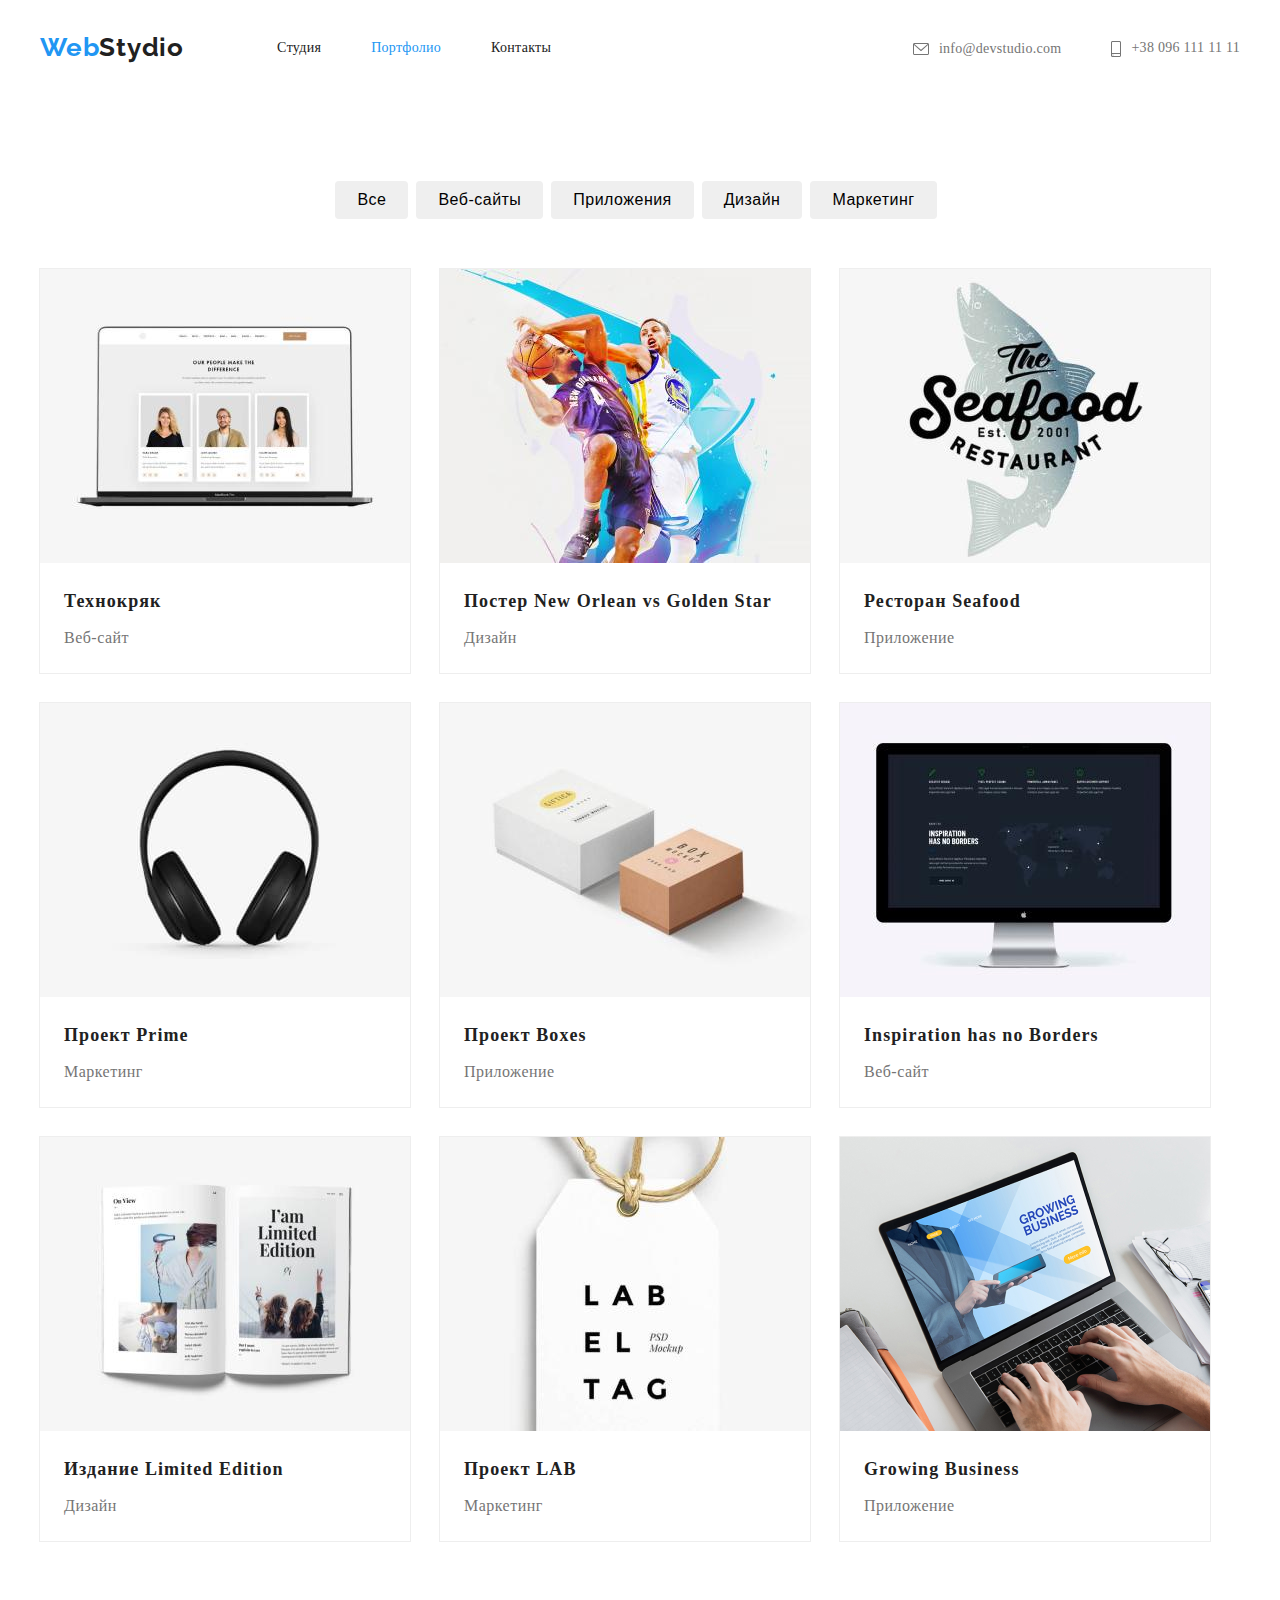
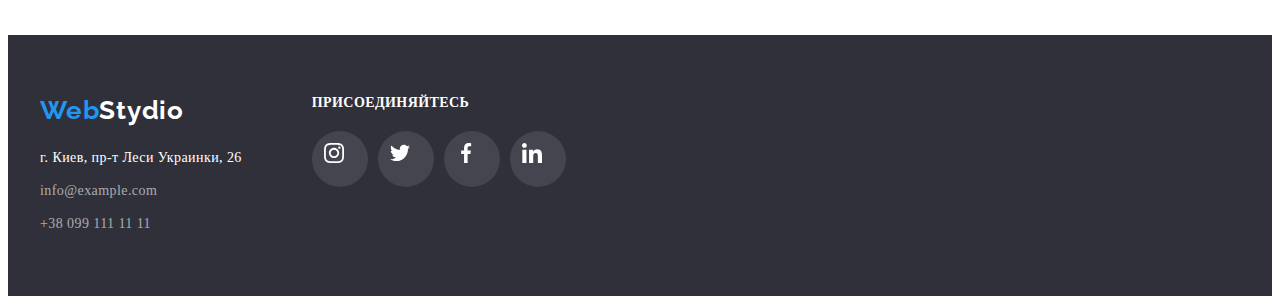
==== parfolio.html @ 33e23ab8 "dz5" ====
<!DOCTYPE html>
<html lang="ru">
<head>
    <meta charset="UTF-8">
    <meta http-equiv="X-UA-Compatible" content="IE=edge">
    <meta name="viewport" content="width=device-width, initial-scale=1.0">
    <title>Portfolio</title>
    <link rel="preconnect" href="https://fonts.googleapis.com">
    <link rel="preconnect" href="https://fonts.gstatic.com" crossorigin>
    <link href="https://fonts.googleapis.com/css2?family=Raleway:wght@700&family=Roboto:wght@400;500;700;900&display=swap"
        rel="stylesheet">
    <link rel="stylesheet" href="https://cdnjs.cloudflare.com/ajax/libs/modern-normalize/1.1.0/modern-normalize.min.css"
        integrity="sha512-wpPYUAdjBVSE4KJnH1VR1HeZfpl1ub8YT/NKx4PuQ5NmX2tKuGu6U/JRp5y+Y8XG2tV+wKQpNHVUX03MfMFn9Q=="
        crossorigin="anonymous" referrerpolicy="no-referrer" />
    <link rel="stylesheet" href="./css/styles.css"/>
</head>
<body>
    <header>
        <div class="container">
        <div class="header">
        <nav class="navigation">
        <a class="logo-link-header" href=""><span class="web">Web</span>Stydio</a>
        <ul class="nav-list list">
            <li class="nav-list-item">
                <a class="nav-list-link link" href="./index.html">Cтудия</a>
            </li>
            <li class="nav-list-item">
                <a class="nav-list-link current link" href="./parfolio.html">Портфолио</a>
            </li>
            <li class="nav-list-item">
                <a class="nav-list-link link" href="">Контакты</a>
            </li>
        </ul>
        </nav>
            <ul class="contact-information list">
                <li class="contact-information-item">
                    <a class="contact-mail-header link" href="mailto:info@devstudio.com">info@devstudio.com</a>
                </li>
                <li class="contact-information-item">
                    <a class="contact-number-header link" href="tel:+380961111111">+38 096 111 11 11</a>
                </li>
            </ul>
        </div>
        </div>
    </header>
    <main>
        <section class="portfolio-hero">
    <div class="container">
            <h1 class="visually-hidden">Наши проекты</h1>
        <ul class="portfolio-btn-list list">
            <li><button class="portfolio-btn-item" type="button">Все</button></li>
            <li><button class="portfolio-btn-item" type="button">Веб-сайты</button></li>
            <li><button class="portfolio-btn-item" type="button">Приложения</button></li>
            <li><button class="portfolio-btn-item" type="button">Дизайн</button></li>
            <li><button class="portfolio-btn-item" type="button">Маркетинг</button></li>
        </ul>
        <ul class="portfolio-projects-list">
             <li class="portfolio-projects-item list">
                <div class="thumb">
                    <div class="image">
                        <img src="./images/tehnokrjak.jpg" alt="Технокряк" width="370" height="294">    
                    </div>
                </div>
                    <h3 class="portfolio-name-projects">Технокряк</h3>   
                    <p class="portfolio-type-projects">Веб-сайт</p>    
            </li>
            <li class="portfolio-projects-item list">
                <div class="thumb">
                    <div class="image">
                        <img src="./images/poster-new-orlean-vs-golden-star.jpg" alt="Постер New Orlean vs Golden Star" width="370" height="294">
                    </div>
                </div>
                    <h3 class="portfolio-name-projects">Постер New Orlean vs Golden Star</h3>
                    <p class="portfolio-type-projects">Дизайн</p>
            </li>
            <li class="portfolio-projects-item list">
                <div class="thumb">
                    <div class="image">
                        <img src="./images/restoran-seafood.jpg" alt="Ресторан Seafood" width="370" height="294">
                    </div>
                </div>
                <h3 class="portfolio-name-projects">Ресторан Seafood</h3>
                <p class="portfolio-type-projects">Приложение</p>
            </li>
            <li class="portfolio-projects-item list">
                <div class="thumb">
                    <div class="image">
                        <img src="./images/proekt-prime.jpg" alt="Проект Prime" width="370" height="294">
                    </div>
                </div>
                <h3 class="portfolio-name-projects">Проект Prime</h3>
                <p class="portfolio-type-projects">Маркетинг</p>
            </li>
            <li class="portfolio-projects-item list">
                <div class="thumb">
                    <div class="image">
                        <img src="./images/proekt-boxes.jpg" alt="Проект Boxes" width="370" height="294">
                    </div>
                </div>
                <h3 class="portfolio-name-projects">Проект Boxes</h3>
                <p class="portfolio-type-projects">Приложение</p>
            </li>
            <li class="portfolio-projects-item list">
                <div class="thumb">
                    <div class="image">
                        <img src="./images/inspiration-has-no-borders.jpg" alt="Inspiration has no Borders" width="370" height="294">
                    </div>
                </div>
                <h3 class="portfolio-name-projects">Inspiration has no Borders</h3>
                <p class="portfolio-type-projects">Веб-сайт</p>
            </li>
            <li class="portfolio-projects-item list">
                <div class="thumb">
                    <div class="image">
                        <img src="./images/izdanie-limited-edition.jpg" alt="Издание Limited Edition" width="370" height="294">
                    </div>
                </div>
                <h3 class="portfolio-name-projects">Издание Limited Edition</h3>
                <p class="portfolio-type-projects">Дизайн</p>
            </li>
            <li class="portfolio-projects-item list">
                <div class="thumb">
                    <div class="image">
                        <img src="./images/proekt-lab.jpg" alt="Проект LAB" width="370" height="294">
                    </div>
                </div>
                <h3 class="portfolio-name-projects">Проект LAB</h3>
                <p class="portfolio-type-projects">Маркетинг</p>
            </li>
            <li class="portfolio-projects-item list">
                <div class="thumb">
                    <div class="image">
                        <img src="./images/growing-business.jpg" alt="Growing Business" width="370" height="294">
                    </div>
                </div>
                <h3 class="portfolio-name-projects">Growing Business</h3>
                <p class="portfolio-type-projects">Приложение</p>
            </li>
        </ul>
    </div>
    </section>
    </main>
    <footer class="footer">
        <div class="container">
            <div class="footer-container">
                <div class="left">
                    <a class="logo-link-footer" href=""><span class="web">Web</span>Stydio</a>
                    <address>
                        <ul class="address-list list">
                            <li class="address-list-item">
                                <a 
                                class="point-map link"
                                href="https://goo.gl/maps/nuu3AL4f5tX6AC7Y9"
                                target="_blank"
                                rel="noopener noreferrer">г. Киев, пр-т Леси Украинки, 26
                                </a>
                            </li>
                            <li class="address-list-item">
                                <a class="contact-mail-footer link" href="mailto:info@example.com">info@example.com</a>
                            </li>
                            <li class="address-list-item">
                                <a class="contact-number-footer link" href="tel:+380991111111">+38 099 111 11 11</a>
                            </li>
                        </ul>
                    </address>
                </div>
                <div class="right">
                    <div class="footer-social-links">
                        <p class="footer-inscription">Присоединяйтесь</p>
                        <ul class="footer-social-link">
                            <a class="footer-social-link-item" href="">
                                <svg class="footer-links" width="20" height="20">
                                    <use href="./images/symbol-defs.svg#icon-instagram"></use>
                                </svg>
                            </a>
                            <a class="footer-social-link-item" href="">
                                <svg class="footer-links" width="20" height="20">
                                    <use href="./images/symbol-defs.svg#icon-twitter"></use>
                                </svg>
                            </a>
                            <a class="footer-social-link-item" href="">
                                <svg class="footer-links" width="20" height="20">
                                    <use href="./images/symbol-defs.svg#icon-facebook"></use>
                                </svg>
                            </a>
                            <a class="footer-social-link-item" href="">
                                <svg class="footer-links" width="20" height="20">
                                    <use href="./images/symbol-defs.svg#icon-linkedin"></use>
                                </svg>
                            </a>
                        </ul>
                    </div>
                </div>
            </div>
        </div>
    </footer>
    </body>
    </html>
---- css/styles.css ----
/* -----------------RESETS----------------- */
h1,
h2,
h3,
h4,
p {
  margin-top: 0;
  margin-bottom: 0;
}

ul,
ol {
  margin-top: 0;
  margin-bottom: 0;
  padding-left: 0;
}

img {
  display: block;
}

address {
  font-style: normal;
}

.list {
  list-style: none;
}

.link {
  text-decoration: none;
}

:root {
  --dark-text-color: #212121;
  --light-text-color: #757575;
  --wight-text-color: #fff;
  --focus-color: #2196f3;
  --dark-background-color: #2f303a;
  --light-background-color: #F5F4FA;
  --footer-contacts-color: rgba(255, 255, 255, 0.6);
}

.body {
  font-family: 'Roboto';
}

/* -----------------HEADER----------------- */

.container {
  width: 1200px;
  margin-left: auto;
  margin-right: auto;
  padding-left: 15px;
  padding-right: 15px;
  /* outline: 1px solid crimson; */
}

.header {
  display: flex;
  align-items: center;
}

.navigation {
  display: flex;
  align-items: center;
}

.nav-list {
  display: flex;
  align-items: center;
}

.contact-information {
  display: flex;
  align-items: center;
  margin-left: auto;
  /* outline: 2px solid tomato; */
}

.logo-link-header {
  margin-right: 93px;
  font-family: Raleway;
  font-weight: 700;
  font-size: 26px;
  line-height: 1.19;
  letter-spacing: 0.03em;
  text-decoration-line: none;
  padding-top: 24px;
  padding-bottom: 24px;
  color: var(--dark-text-color);
}

.web {
  color: var(--focus-color);
}

.nav-list-link {
  font-weight: 500;
  font-size: 14px;
  line-height: 1.14;
  letter-spacing: 0.02em;
  padding-top: 32px;
  padding-bottom: 32px;
  color: var(--dark-text-color);
}

.nav-list-link:hover,
.nav-list-link:focus,
.nav-list-link:active {
  color: var(--focus-color);
}

.nav-list-link.current {
  color: var(--focus-color)
}

.nav-list-item:not(:last-child) {
  margin-right: 50px;
}

.contact-information-item {
  /* outline: 2px solid teal; */
}

.contact-information-item:not(:last-child) {
  margin-right: 50px;
}

.contact-mail-header {
  font-weight: 500;
  font-size: 14px;
  line-height: 1.14;
  letter-spacing: 0.02em;
  padding-top: 32px;
  padding-bottom: 32px;
  vertical-align: middle;
  color: var(--light-text-color);
}

.contact-mail-header::before {
  display: inline-block;
  content: "";
  width: 16px;
  height: 12px;
  margin-right: 10px;
  background-size: contain;
  background-repeat: no-repeat;
  vertical-align: middle;
  background-position: center;
  background-image: url(../images/email.svg);
}

.contact-mail-header:hover,
.contact-mail-header:focus {
  color: var(--focus-color);
}

.contact-mail-header:hover::before,
.contact-mail-header:focus::before {
  background-image: url(../images/email-hover.svg);
}

.contact-number-header {
  font-weight: 500;
  font-size: 14px;
  line-height: 1.14;
  letter-spacing: 0.02em;
  padding-top: 32px;
  padding-bottom: 32px;
  vertical-align: middle;
  color: var(--light-text-color);
}

.contact-number-header::before {
  display: inline-block;
  content: "";
  width: 10px;
  height: 16px;
  margin-right: 10px;
  background-size: contain;
  background-repeat: no-repeat;
  background-position: center;
  vertical-align: middle;
  background-image: url(../images/tel.svg);
}

.contact-number-header:hover,
.contact-number-header:focus {
  color: var(--focus-color);
}

.contact-number-header:hover::before,
.contact-number-header:focus::before {
  background-image: url(../images/tel-hover.svg);
}

/* -----------------HERO----------------- */

.hero {
  max-width: 1600px;
  text-align: center;
  height: 600px;
  margin-left: auto;
  margin-right: auto;
  padding-top: 200px;
  padding-bottom: 200px;
  background-color: var(--dark-background-color);
  background-image: linear-gradient(
    to right, 
    rgba(47, 48, 58, 0.4),
    rgba(47, 48, 58, 0.4)
    ),
  url(../images/shapka-fon.jpg);
  background-repeat: no-repeat;
  background-position: center;
  background-size: cover;
}

.main-title {
  font-weight: 900;
  font-size: 44px;
  line-height: 1.36;
  letter-spacing: 0.06em;
  text-transform: uppercase;
  margin-bottom: 30px;
  text-align: center;
  color: var(--wight-text-color);
  /* outline: 2px solid crimson; */
}

.hero-title {
  width: 696px;
}

.hero-btn {
  font-weight: 700;
  font-size: 16px;
  line-height: 1.88;
  letter-spacing: 0.06em;
  padding-top: 10px;
  padding-bottom: 10px;
  padding-left: 32px;
  padding-right: 32px;
  cursor: pointer;
  border: none;
  border-radius: 4px;
  color: var(--wight-text-color);
  background-color: var(--focus-color);
}

.hero-btn:hover,
.hero-btn:focus {
  background-color: var(--focus-color);
  box-shadow: 0px 4px 4px rgba(0, 0, 0, 0.15);
}

/* -----------------HERO-BENEFITS----------------- */

.hero-benefits {
  padding-top: 94px;
  padding-bottom: 94px;
}

.benefits-list {
  display: flex;
  /* outline: 1px solid tomato; */
}

.benefits-item:not(:last-child) {
margin-right: 30px;
}

.benefits-item::before {
  display: block;
  content: "";
  width: 270px;
  height: 120px;
  margin-bottom: 30px;
  background-color: #F5F4FA;
  background-repeat: no-repeat;
  background-position: center;
}

.antena::before {
  background-image: url(../images/antena.svg);
}

.clock::before {
  background-image: url(../images/clock.svg);
}

.diagram::before {
  background-image: url(../images/diagram.svg);
}

.astronaut::before {
  background-image: url(../images/astronaut.svg);
}

.wrapper {
  display: flex;
  padding: 0;
  margin: 0;
  list-style: none;
  width: 270px;
  height: 120px;
  margin-bottom: 30px;
  padding-top: 25px;
  padding-bottom: 25px;
  background-color: #F5F4FA;
  /* outline: 1px solid tomato; */
}

.benefits-item {
  /* outline: 1px solid tomato; */
}

.benefits {
  font-weight: 700;
  margin-bottom: 10px;
  font-size: 14px;
  line-height: 1.14;
  letter-spacing: 0.03em;
  text-transform: uppercase;
  color: var(--dark-text-color);
}

.description-benefits {
  font-weight: 400;
  font-size: 14px;
  line-height: 1.71;
  letter-spacing: 0.03em;
  width: 270px;
  height: 75px;
  color: var(--light-text-color);
}

/* -----------------DIRECTION-ACTIVITY----------------- */

.direction-activity {
  padding-bottom: 94px;
}

.direction-activity-header {
  font-weight: 700;
  font-size: 36px;
  line-height: 1.17;
  letter-spacing: 0.03em;
  text-align: center;
  color: var(--dark-text-color);
  margin-bottom: 50px;
}

.direction-activity-list {
  display: flex;
}

.direction-activity-item:not(:last-child) {
  margin-right: 30px;
}

/* .direction-activity-thumb {
  width: 100%;
  height: 80%;
  z-index: 1;
} */

.direction-activity-image {
  position: relative;
}

.direction-activity-image::before {
  display: inline-block;
  content: "";
  color: yellow;
  text-align: center;
  position: absolute;
  width: 100%;
  height: 20%;
  bottom: 0;
  right: 0;
  background-color: rgba(47, 48, 58, 0.8);
}

.direction-activity-description {
  font-weight: 700;
  font-size: 14px;
  line-height: 1.14;
  letter-spacing: 0.03em;
  text-transform: uppercase;
  color: var(--wight-text-color);
  position: absolute;
  /* display: flex; */
  transform: translate(50%, 50%);
  z-index: 1;
  outline: 2px solid teal;
}

/* -----------------TEAM----------------- */

.team {
  padding-top: 94px;
  padding-bottom: 94px;
  background-color: var(--light-background-color);
  /* outline: 2px solid teal; */
}

.team-member-information {
  padding-left: 32px;
  padding-right: 32px;
  padding-top: 30px;
  padding-bottom: 30px;
}

.team-list {
  display: flex;
  /* outline: 2px solid teal; */
}

.team-list-item {
  background-color: #fff;
  text-align: center;
  box-shadow: 0px 1px 3px rgba(0, 0, 0, 0.12),
  0px 1px 1px rgba(0, 0, 0, 0.14),
  0px 2px 1px rgba(0, 0, 0, 0.2);
  border-radius: 0px 0px 4px 4px;
  /* outline: 2px solid teal; */
}

.team-list-item:not(:last-child) {
  margin-right: 30px;
}

.team-header {
  font-weight: bold;
  font-size: 36px;
  line-height: 1.17;
  letter-spacing: 0.03em;
  text-align: center;
  margin-bottom: 50px;
  color: var(--dark-text-color);
}

.team-member {
  font-weight: 500;
  font-size: 16px;
  line-height: 1.19;
  letter-spacing: 0.03em;
  margin-bottom: 10px;
  color: var(--dark-text-color);
}

.team-position {
  font-weight: 400;
  font-size: 16px;
  line-height: 1.19;
  letter-spacing: 0.03em;
  margin-bottom: 10px;
  color: var(--light-text-color);
}

.social-link {
  display: flex;
  padding: 0;
  margin: 0;
  list-style: none;
  justify-content: space-between;
}

.social-link-item:hover {
  background-color: var(--focus-color);
  fill: var(--wight-text-color);
}

.social-link-item {
  display: inline-block;
  padding: 0;
  border: none;
  padding-top: 12px;
  /* color: var(--dark-text-color); */
  width: 44px;
  height: 44px;
  border-radius: 50%;
  fill: #AFB1B8;
  /* outline: 2px solid teal; */
}

.social-link-item:not(:last-child) {
  margin-right: 10px;
}

/* -----------------CLIENTS----------------- */

.clients {
  padding-top: 94px;
  padding-bottom: 94px;
  /* background-color: var(--light-background-color); */
  /* outline: 2px solid teal; */
}

.clients-list {
  display: flex;
  justify-content: space-between;
  /* outline: 2px solid teal; */
}

.clients-list-item {
  width: 170px;
  height: 92px;
  border-radius: 4px;
  padding-top: 16px;
  padding-bottom: 16px;
  padding-left: 32px;
  padding-right: 32px;
  border: 1px solid #AFB1B8;
  cursor: pointer;
  fill: #AFB1B8;
  /* outline: 2px solid tomato; */
}

.clients-list-item:hover {
  fill: var(--focus-color);
  border: 1px solid var(--focus-color);
}

/* .clients-list-item:not(:last-child) {
  margin-right: 30px;
} */

.clients-header {
  font-weight: bold;
  font-size: 36px;
  line-height: 1.17;
  letter-spacing: 0.03em;
  text-align: center;
  margin-bottom: 50px;
  color: var(--dark-text-color);
}

/* .client-logo {
  width: 106px;
  height: 60px;
} */

/* .client-logo:hover {
  fill: var(--focus-color);
} */

/* -----------------FOOTER----------------- */


.logo-link-footer {
  font-family: Raleway;
  font-weight: 700;
  font-size: 26px;
  line-height: 1.19;
  letter-spacing: 0.03em;
  text-decoration-line: none;
  color: var(--wight-text-color);
}

.footer {
  padding-top: 60px;
  padding-bottom: 60px;
  background-color: var(--dark-background-color);
}

.address-list {
  margin-top: 20px;
}

.address-list-item:not(:last-child) {
  margin-bottom: 9px;
}

.point-map {
  font-weight: 400;
  font-size: 14px;
  line-height: 1.71;
  letter-spacing: 0.03em;
  color: var(--wight-text-color);
}

.point-map:hover,
.point-map:focus {
  color: var(--focus-color);
}

.contact-mail-footer {
  font-weight: 400;
  font-size: 14px;
  line-height: 1.71;
  letter-spacing: 0.03em;
  color: var(--footer-contacts-color);
}

.contact-mail-footer:hover,
.contact-mail-footer:focus {
  color: var(--focus-color);
}

.contact-number-footer {
  font-style: normal;
  font-weight: 400;
  font-size: 14px;
  line-height: 1.71;
  letter-spacing: 0.03em;
  color: var(--footer-contacts-color);
}

.contact-number-footer:hover,
.contact-number-footer:focus {
  color: var(--focus-color);
}

.footer-container {
  display: flex;
}

.footer-social-link {
  display: flex;
  padding: 0;
  margin: 0;
  /* outline: 1px solid teal; */
}

.footer-social-link-item {
  padding: 0;
  border: none;
  padding-top: 12px;
  padding-left: 12px;
  color: var(--dark-text-color);
  width: 44px;
  height: 44px;
  border-radius: 50%;
  background-color: rgba(255, 255, 255, 0.1);
  /* outline: 2px solid teal; */
  fill: var(--wight-text-color);
}

.footer-links {
  /* width: 20px;
  height: 20px; */
  /* outline: 2px solid teal; */
}

/* .footer-links:hover {
  fill: var(--wight-text-color)
} */

.footer-social-link-item:hover {
  background-color: var(--focus-color);
  fill: var(--wight-text-color);
}

.footer-social-link-item:not(:last-child) {
  margin-right: 10px;
}

.left {
  margin-right: 70px;
}

.footer-inscription {
  font-weight: 700;
  font-size: 14px;
  line-height: 1.14;
  letter-spacing: 0.03em;
  margin-bottom: 20px;
  text-transform: uppercase;
  color: var(--wight-text-color);
}

/* -----------------PORTFOLIO-HEADER----------------- */

/* -----------------PARTFOLIO-HERO----------------- */

.portfolio-hero {
  padding-top: 94px;
  padding-bottom: 94px;
}

.visually-hidden {
  position: absolute;
  width: 1px;
  height: 1px;
  margin: -1px;
  padding: 0;
  overflow: hidden;
  border: 0;
  clip: rect(0 0 0 0);
}

.portfolio-btn-list {
  display: flex;
  justify-content: center;
  margin-bottom: 50px;
}

.portfolio-btn-item {
  cursor: pointer;
  margin-right: 8px;
}

.portfolio-btn-item {
  font-weight: 500;
  font-size: 16px;
  line-height: 1.62;
  letter-spacing: 0.03em;
  border: none;
  border-radius: 4px;
  padding-top: 6px;
  padding-bottom: 6px;
  padding-left: 22px;
  padding-right: 22px;
}

.portfolio-btn-item:hover,
.portfolio-btn-item:focus {
  background-color: var(--focus-color);
  color: var(--wight-text-color);
  box-shadow: 0px 3px 1px rgba(0, 0, 0, 0.1),
  0px 1px 2px rgba(0, 0, 0, 0.08),
  0px 2px 2px rgba(0, 0, 0, 0.12);
}

.portfolio-projects-item {
  outline: 1px solid #EEEEEE;
  cursor: pointer;
}

.portfolio-projects-item:hover {
  box-shadow: 0px 1px 1px rgba(0, 0, 0, 0.12),
  0px 4px 4px rgba(0, 0, 0, 0.06),
  1px 4px 6px rgba(0, 0, 0, 0.16);
}

.portfolio-projects-item:not(:nth-child(3n)) {
  margin-right: 30px;
}

.portfolio-projects-item:not(:nth-last-child(-n + 3)) {
  margin-bottom: 30px;
}

.thumb {
  position: relative;
  overflow: hidden;
}

.image::before {
  /* display: inline-block; */
  content: "";
  color: yellow;
  text-align: center;
  position: absolute;
  width: 100%;
  height: 100%;
  opacity: 0;
  top: 0;
  left: 0;
  transform: translateY(100%);
  transition: transform 250ms cubic-bezier(0.4, 0, 0.2, 1);
  background-color: var(--focus-color)
}

.image:hover::before {
  opacity: 0.5;
  top: 0;
  left: 0;
  transform: translate(0)
}

.portfolio-projects-list {
  display: flex;
  flex-wrap: wrap;
  /* outline: 2px solid teal; */
}

.portfolio-name-projects {
  font-weight: 700;
  font-size: 18px;
  line-height: 2;
  letter-spacing: 0.06em;
  padding-top: 20px;
  padding-bottom: 4px;
  padding-left: 24px;
  color: var(--dark-text-color);
}

.portfolio-type-projects {
  font-weight: 400;
  font-size: 16px;
  line-height: 1.88;
  letter-spacing: 0.03em;
  padding-bottom: 20px;
  padding-left: 24px;
  color: var(--light-text-color);
}

/* -----------------PARTFOLIO-FOOTER----------------- */
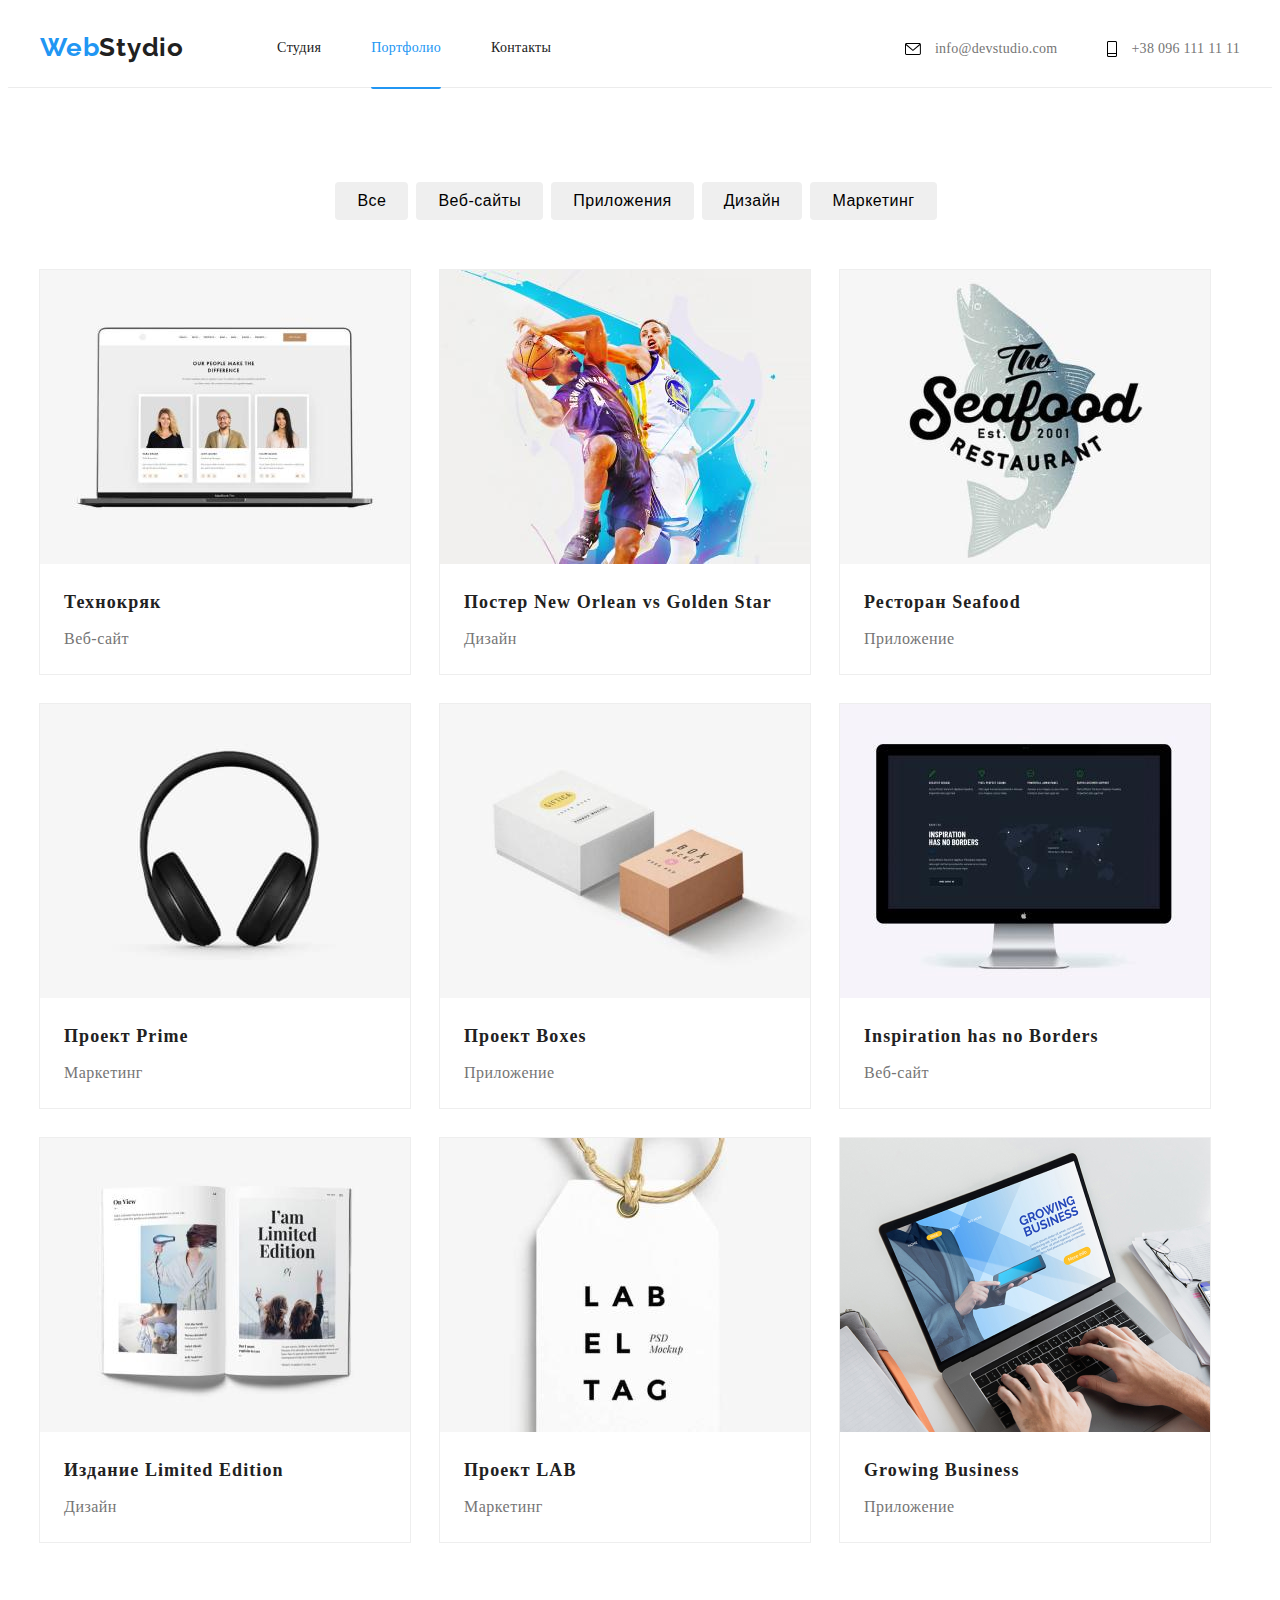
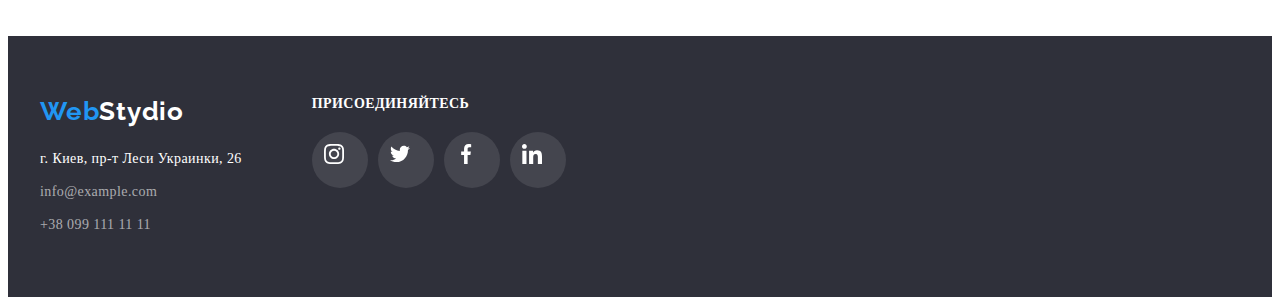
==== commit ab1b70c5: "dz5(15.05)" ====
--- a/parfolio.html
+++ b/parfolio.html
@@ -15,7 +15,7 @@
     <link rel="stylesheet" href="./css/styles.css"/>
 </head>
 <body>
-    <header>
+    <header class="header-border">
         <div class="container">
         <div class="header">
         <nav class="navigation">
@@ -34,9 +34,15 @@
         </nav>
             <ul class="contact-information list">
                 <li class="contact-information-item">
+                    <svg class="mail-icon" width="16" height="12">
+                        <use href="./images/symbol-defs.svg#icon-email"></use>
+                    </svg>
                     <a class="contact-mail-header link" href="mailto:info@devstudio.com">info@devstudio.com</a>
                 </li>
                 <li class="contact-information-item">
+                    <svg class="tel-icon" width="10" height="16">
+                        <use href="./images/symbol-defs.svg#icon-tel"></use>
+                    </svg>
                     <a class="contact-number-header link" href="tel:+380961111111">+38 096 111 11 11</a>
                 </li>
             </ul>
@@ -56,83 +62,92 @@
         </ul>
         <ul class="portfolio-projects-list">
              <li class="portfolio-projects-item list">
-                <div class="thumb">
-                    <div class="image">
-                        <img src="./images/tehnokrjak.jpg" alt="Технокряк" width="370" height="294">    
-                    </div>
-                </div>
-                    <h3 class="portfolio-name-projects">Технокряк</h3>   
-                    <p class="portfolio-type-projects">Веб-сайт</p>    
-            </li>
-            <li class="portfolio-projects-item list">
-                <div class="thumb">
-                    <div class="image">
-                        <img src="./images/poster-new-orlean-vs-golden-star.jpg" alt="Постер New Orlean vs Golden Star" width="370" height="294">
-                    </div>
-                </div>
-                    <h3 class="portfolio-name-projects">Постер New Orlean vs Golden Star</h3>
-                    <p class="portfolio-type-projects">Дизайн</p>
-            </li>
-            <li class="portfolio-projects-item list">
-                <div class="thumb">
+                <div class="image">
+                    <img src="./images/tehnokrjak.jpg" alt="Технокряк" width="370" height="294">    
+                    <p class="portfolio-projects-description">Ресурс предлагает комплексные предложения с разным уровнем функционала и
+                        сервисов. Все это позволит посетителю получить
+                        исчерпывающие сведения о компании или частном лице.</p>
+                </div>
+                <h3 class="portfolio-name-projects">Технокряк</h3>   
+                <p class="portfolio-type-projects">Веб-сайт</p>    
+            </li>
+            <li class="portfolio-projects-item list">
+                <div class="image">
+                    <img src="./images/poster-new-orlean-vs-golden-star.jpg" alt="Постер New Orlean vs Golden Star" width="370" height="294">
+                    <p class="portfolio-projects-description">Ресурс предлагает комплексные предложения с разным уровнем функционала и
+                            сервисов. Все это позволит посетителю получить
+                            исчерпывающие сведения о компании или частном лице.</p>
+                </div>
+                <h3 class="portfolio-name-projects">Постер New Orlean vs Golden Star</h3>
+                <p class="portfolio-type-projects">Дизайн</p>
+            </li>
+            <li class="portfolio-projects-item list">
                     <div class="image">
                         <img src="./images/restoran-seafood.jpg" alt="Ресторан Seafood" width="370" height="294">
-                    </div>
-                </div>
+                    <p class="portfolio-projects-description">Ресурс предлагает комплексные предложения с разным уровнем функционала и
+                        сервисов. Все это позволит посетителю получить
+                        исчерпывающие сведения о компании или частном лице.</p>
+                    </div>
                 <h3 class="portfolio-name-projects">Ресторан Seafood</h3>
                 <p class="portfolio-type-projects">Приложение</p>
             </li>
             <li class="portfolio-projects-item list">
-                <div class="thumb">
                     <div class="image">
                         <img src="./images/proekt-prime.jpg" alt="Проект Prime" width="370" height="294">
-                    </div>
-                </div>
+                    <p class="portfolio-projects-description">Ресурс предлагает комплексные предложения с разным уровнем функционала и
+                        сервисов. Все это позволит посетителю получить
+                        исчерпывающие сведения о компании или частном лице.</p>
+                    </div>
                 <h3 class="portfolio-name-projects">Проект Prime</h3>
                 <p class="portfolio-type-projects">Маркетинг</p>
             </li>
             <li class="portfolio-projects-item list">
-                <div class="thumb">
                     <div class="image">
                         <img src="./images/proekt-boxes.jpg" alt="Проект Boxes" width="370" height="294">
-                    </div>
-                </div>
+                    <p class="portfolio-projects-description">Ресурс предлагает комплексные предложения с разным уровнем функционала и
+                            сервисов. Все это позволит посетителю получить
+                            исчерпывающие сведения о компании или частном лице.</p>
+                    </div>
                 <h3 class="portfolio-name-projects">Проект Boxes</h3>
                 <p class="portfolio-type-projects">Приложение</p>
             </li>
             <li class="portfolio-projects-item list">
-                <div class="thumb">
                     <div class="image">
                         <img src="./images/inspiration-has-no-borders.jpg" alt="Inspiration has no Borders" width="370" height="294">
-                    </div>
-                </div>
+                    <p class="portfolio-projects-description">Ресурс предлагает комплексные предложения с разным уровнем функционала и
+                            сервисов. Все это позволит посетителю получить
+                            исчерпывающие сведения о компании или частном лице.</p>
+                    </div>
                 <h3 class="portfolio-name-projects">Inspiration has no Borders</h3>
                 <p class="portfolio-type-projects">Веб-сайт</p>
             </li>
             <li class="portfolio-projects-item list">
-                <div class="thumb">
                     <div class="image">
                         <img src="./images/izdanie-limited-edition.jpg" alt="Издание Limited Edition" width="370" height="294">
-                    </div>
-                </div>
+                    <p class="portfolio-projects-description">Ресурс предлагает комплексные предложения с разным уровнем функционала и
+                            сервисов. Все это позволит посетителю получить
+                            исчерпывающие сведения о компании или частном лице.</p>
+                    </div>
                 <h3 class="portfolio-name-projects">Издание Limited Edition</h3>
                 <p class="portfolio-type-projects">Дизайн</p>
             </li>
             <li class="portfolio-projects-item list">
-                <div class="thumb">
                     <div class="image">
                         <img src="./images/proekt-lab.jpg" alt="Проект LAB" width="370" height="294">
-                    </div>
-                </div>
+                    <p class="portfolio-projects-description">Ресурс предлагает комплексные предложения с разным уровнем функционала и
+                            сервисов. Все это позволит посетителю получить
+                            исчерпывающие сведения о компании или частном лице.</p>
+                    </div>
                 <h3 class="portfolio-name-projects">Проект LAB</h3>
                 <p class="portfolio-type-projects">Маркетинг</p>
             </li>
             <li class="portfolio-projects-item list">
-                <div class="thumb">
                     <div class="image">
                         <img src="./images/growing-business.jpg" alt="Growing Business" width="370" height="294">
-                    </div>
-                </div>
+                    <p class="portfolio-projects-description">Ресурс предлагает комплексные предложения с разным уровнем функционала и
+                            сервисов. Все это позволит посетителю получить
+                            исчерпывающие сведения о компании или частном лице.</p>
+                    </div>
                 <h3 class="portfolio-name-projects">Growing Business</h3>
                 <p class="portfolio-type-projects">Приложение</p>
             </li>
--- a/css/styles.css
+++ b/css/styles.css
@@ -56,6 +56,10 @@
   /* outline: 1px solid crimson; */
 }
 
+.header-border {
+  border-bottom: 1px solid #ECECEC;
+}
+
 .header {
   display: flex;
   align-items: center;
@@ -103,6 +107,7 @@
   padding-top: 32px;
   padding-bottom: 32px;
   color: var(--dark-text-color);
+  transition: color 250ms cubic-bezier(0.4, 0, 0.2, 1);
 }
 
 .nav-list-link:hover,
@@ -121,6 +126,12 @@
 
 .contact-information-item {
   /* outline: 2px solid teal; */
+  transition: color, fill 250ms cubic-bezier(0.4, 0, 0.2, 1);
+}
+
+.current {
+  border-bottom: 2px solid var(--focus-color);
+  border-radius: 2px;
 }
 
 .contact-information-item:not(:last-child) {
@@ -136,9 +147,21 @@
   padding-bottom: 32px;
   vertical-align: middle;
   color: var(--light-text-color);
-}
-
-.contact-mail-header::before {
+  vertical-align: middle;
+  transition: color 250ms cubic-bezier(0.4, 0, 0.2, 1);
+}
+
+.mail-icon {
+  vertical-align: middle;
+  margin-right: 10px;
+}
+
+.tel-icon {
+  vertical-align: middle;
+  margin-right: 10px;
+}
+
+/* .contact-mail-header::before {
   display: inline-block;
   content: "";
   width: 16px;
@@ -149,17 +172,17 @@
   vertical-align: middle;
   background-position: center;
   background-image: url(../images/email.svg);
-}
+} */
 
 .contact-mail-header:hover,
 .contact-mail-header:focus {
   color: var(--focus-color);
 }
 
-.contact-mail-header:hover::before,
+/* .contact-mail-header:hover::before,
 .contact-mail-header:focus::before {
   background-image: url(../images/email-hover.svg);
-}
+} */
 
 .contact-number-header {
   font-weight: 500;
@@ -170,9 +193,10 @@
   padding-bottom: 32px;
   vertical-align: middle;
   color: var(--light-text-color);
-}
-
-.contact-number-header::before {
+  transition: color 250ms cubic-bezier(0.4, 0, 0.2, 1);
+}
+
+/* .contact-number-header::before {
   display: inline-block;
   content: "";
   width: 10px;
@@ -183,17 +207,23 @@
   background-position: center;
   vertical-align: middle;
   background-image: url(../images/tel.svg);
-}
+} */
 
 .contact-number-header:hover,
 .contact-number-header:focus {
   color: var(--focus-color);
 }
 
-.contact-number-header:hover::before,
+.contact-information-item:hover,
+.contact-information-item:focus {
+  color: var(--focus-color);
+  fill: var(--focus-color);
+}
+
+/* .contact-number-header:hover::before,
 .contact-number-header:focus::before {
   background-image: url(../images/tel-hover.svg);
-}
+} */
 
 /* -----------------HERO----------------- */
 
@@ -245,14 +275,47 @@
   cursor: pointer;
   border: none;
   border-radius: 4px;
+  color: var(--dark-text-color);
+  background-color: var(--light-background-color);
+  transition: color, background-color 250ms cubic-bezier(0.4, 0, 0.2, 1);
+}
+
+.hero-btn:hover,
+.hero-btn:focus {
   color: var(--wight-text-color);
   background-color: var(--focus-color);
-}
-
-.hero-btn:hover,
-.hero-btn:focus {
-  background-color: var(--focus-color);
   box-shadow: 0px 4px 4px rgba(0, 0, 0, 0.15);
+}
+
+.close {
+  /* outline: 2px solid teal; */
+  position: absolute;
+  background-image: url(../images/close.svg);
+  right: 8px;
+  top: 8px;
+}
+
+.backdrop {
+  content: "";
+  position: absolute;
+  left: 0;
+  top: 0;
+  width: 100%;
+  height: 100%;
+  background-color: rgba(0, 0, 0, 0.2);
+  /* outline: 4px solid teal; */
+}
+
+.modal {
+  position: relative;
+  width: 528px;
+  height: 530px;
+  background-color: #fff;
+  position: absolute;
+  top: 50%;
+  left: 50%;
+
+  transform: translate(-50%, -50%);
 }
 
 /* -----------------HERO-BENEFITS----------------- */
@@ -360,11 +423,9 @@
   margin-right: 30px;
 }
 
-/* .direction-activity-thumb {
-  width: 100%;
-  height: 80%;
-  z-index: 1;
-} */
+.direction-activity-thumb {
+  position: relative;
+}
 
 .direction-activity-image {
   position: relative;
@@ -373,7 +434,6 @@
 .direction-activity-image::before {
   display: inline-block;
   content: "";
-  color: yellow;
   text-align: center;
   position: absolute;
   width: 100%;
@@ -384,17 +444,20 @@
 }
 
 .direction-activity-description {
+  position: absolute;
   font-weight: 700;
+  height: 16px;
+  width: max-content;
   font-size: 14px;
   line-height: 1.14;
   letter-spacing: 0.03em;
   text-transform: uppercase;
   color: var(--wight-text-color);
-  position: absolute;
-  /* display: flex; */
-  transform: translate(50%, 50%);
+  left: 50%;
+  bottom: 9%;
+  transform: translate(-50%, 50%);
   z-index: 1;
-  outline: 2px solid teal;
+  /* outline: 2px solid teal; */
 }
 
 /* -----------------TEAM----------------- */
@@ -483,6 +546,7 @@
   height: 44px;
   border-radius: 50%;
   fill: #AFB1B8;
+  transition: fill, background-color 250ms cubic-bezier(0.4, 0, 0.2, 1);
   /* outline: 2px solid teal; */
 }
 
@@ -513,10 +577,11 @@
   padding-bottom: 16px;
   padding-left: 32px;
   padding-right: 32px;
-  border: 1px solid #AFB1B8;
   cursor: pointer;
   fill: #AFB1B8;
+  border: 1px solid #AFB1B8;
   /* outline: 2px solid tomato; */
+  transition: fill 250ms cubic-bezier(0.4, 0, 0.2, 1), border 250ms cubic-bezier(0.4, 0, 0.2, 1);
 }
 
 .clients-list-item:hover {
@@ -580,6 +645,7 @@
   line-height: 1.71;
   letter-spacing: 0.03em;
   color: var(--wight-text-color);
+  transition: color 250ms cubic-bezier(0.4, 0, 0.2, 1);
 }
 
 .point-map:hover,
@@ -593,6 +659,7 @@
   line-height: 1.71;
   letter-spacing: 0.03em;
   color: var(--footer-contacts-color);
+  transition: color 250ms cubic-bezier(0.4, 0, 0.2, 1);
 }
 
 .contact-mail-footer:hover,
@@ -607,6 +674,7 @@
   line-height: 1.71;
   letter-spacing: 0.03em;
   color: var(--footer-contacts-color);
+  transition: color 250ms cubic-bezier(0.4, 0, 0.2, 1);
 }
 
 .contact-number-footer:hover,
@@ -637,6 +705,7 @@
   background-color: rgba(255, 255, 255, 0.1);
   /* outline: 2px solid teal; */
   fill: var(--wight-text-color);
+  transition: background-color 250ms cubic-bezier(0.4, 0, 0.2, 1);
 }
 
 .footer-links {
@@ -651,7 +720,6 @@
 
 .footer-social-link-item:hover {
   background-color: var(--focus-color);
-  fill: var(--wight-text-color);
 }
 
 .footer-social-link-item:not(:last-child) {
@@ -714,6 +782,7 @@
   padding-bottom: 6px;
   padding-left: 22px;
   padding-right: 22px;
+  transition: background-color 250ms cubic-bezier(0.4, 0, 0.2, 1), color 250ms cubic-bezier(0.4, 0, 0.2, 1), box-shadow 250ms cubic-bezier(0.4, 0, 0.2, 1);
 }
 
 .portfolio-btn-item:hover,
@@ -728,6 +797,7 @@
 .portfolio-projects-item {
   outline: 1px solid #EEEEEE;
   cursor: pointer;
+  transition: box-shadow 250ms cubic-bezier(0.4, 0, 0.2, 1);
 }
 
 .portfolio-projects-item:hover {
@@ -744,15 +814,46 @@
   margin-bottom: 30px;
 }
 
-.thumb {
+.image {
   position: relative;
   overflow: hidden;
 }
 
-.image::before {
-  /* display: inline-block; */
+.portfolio-projects-description {
+  display: inline-block;
   content: "";
-  color: yellow;
+  position: absolute;
+  width: 100%;
+  height: 100%;
+  opacity: 0.5;
+  left: 0;
+  top: 0;
+  padding-left: 24px;
+  padding-top: 64px;
+  padding-right: 24px;
+  padding-bottom: 64px;
+  font-weight: 400;
+  font-size: 18px;
+  line-height: 1.56;
+  letter-spacing: 0.03em;
+  color: var(--wight-text-color);
+  transform: translateY(100%);
+  transition: transform 250ms cubic-bezier(0.4, 0, 0.2, 1);
+  background-color: var(--focus-color)
+}
+
+.portfolio-projects-item:hover .portfolio-projects-description {
+  transform: translate(0)
+}
+
+/* .thumb {
+  position: relative;
+  overflow: hidden;
+} */
+
+/* .image::before {
+  display: inline-block;
+  content: "";
   text-align: center;
   position: absolute;
   width: 100%;
@@ -763,14 +864,15 @@
   transform: translateY(100%);
   transition: transform 250ms cubic-bezier(0.4, 0, 0.2, 1);
   background-color: var(--focus-color)
-}
-
-.image:hover::before {
+} */
+
+/* .image:hover::before {
+  content: "";
   opacity: 0.5;
   top: 0;
   left: 0;
   transform: translate(0)
-}
+} */
 
 .portfolio-projects-list {
   display: flex;
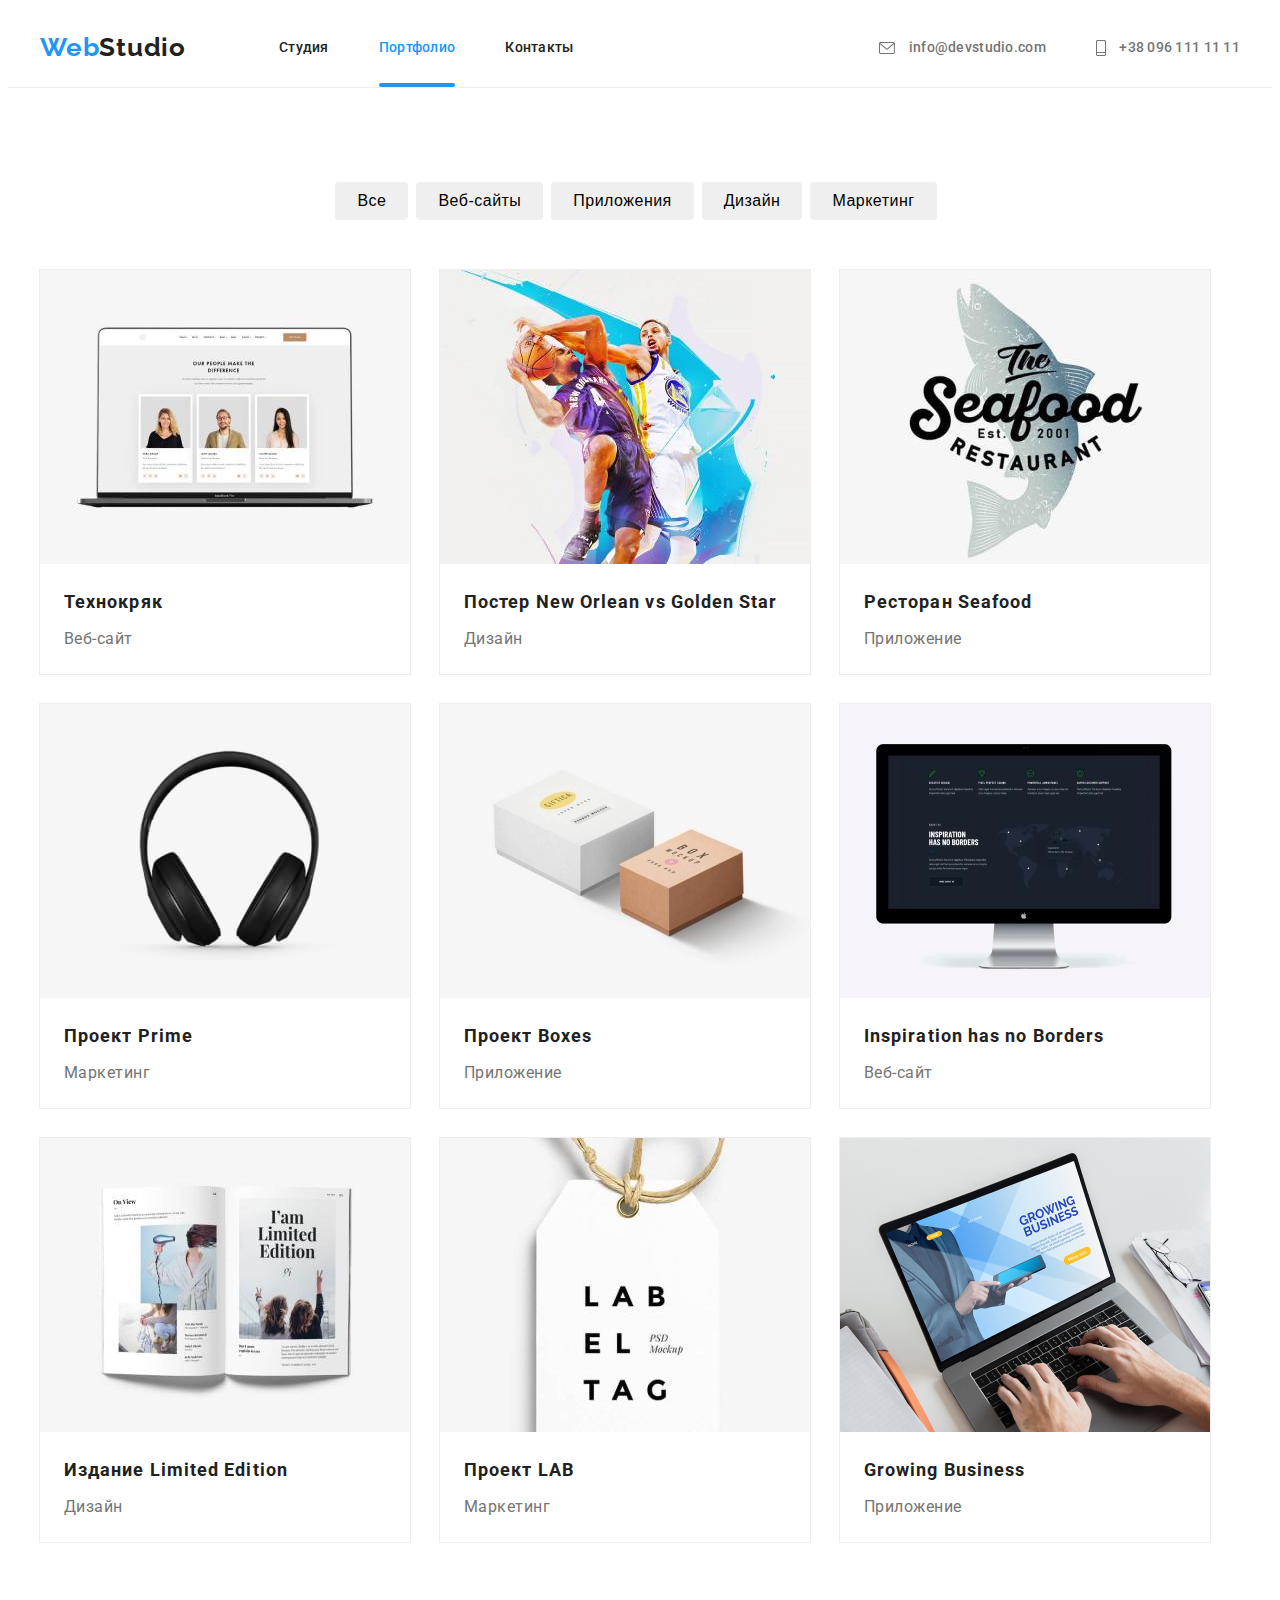
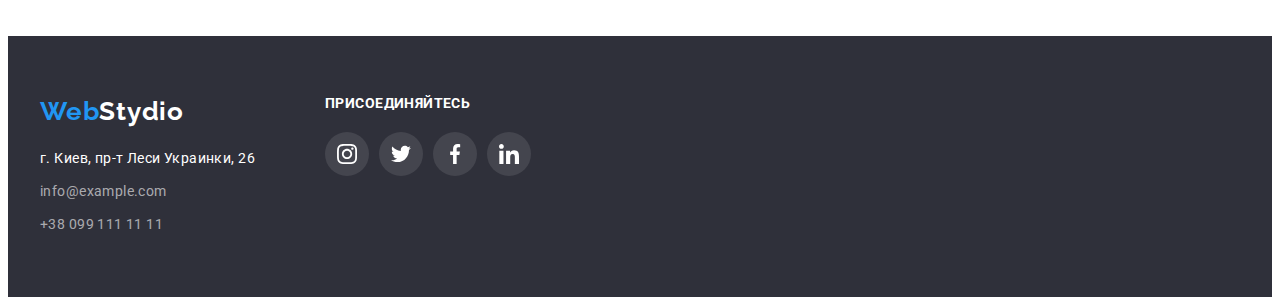
==== commit e65d4a64: "dz-5" ====
--- a/parfolio.html
+++ b/parfolio.html
@@ -19,7 +19,7 @@
         <div class="container">
         <div class="header">
         <nav class="navigation">
-        <a class="logo-link-header" href=""><span class="web">Web</span>Stydio</a>
+        <a class="logo-link-header" href=""><span class="web">Web</span>Studio</a>
         <ul class="nav-list list">
             <li class="nav-list-item">
                 <a class="nav-list-link link" href="./index.html">Cтудия</a>
--- a/css/styles.css
+++ b/css/styles.css
@@ -41,8 +41,10 @@
   --footer-contacts-color: rgba(255, 255, 255, 0.6);
 }
 
-.body {
-  font-family: 'Roboto';
+body {
+  font-family: "Roboto", sans-serif;
+  letter-spacing: 0.03em;
+  font-size: 14px;
 }
 
 /* -----------------HEADER----------------- */
@@ -56,6 +58,11 @@
   /* outline: 1px solid crimson; */
 }
 
+.section {
+  padding-top: 94px;
+  padding-bottom: 94px;
+}
+
 .header-border {
   border-bottom: 1px solid #ECECEC;
 }
@@ -130,8 +137,19 @@
 }
 
 .current {
-  border-bottom: 2px solid var(--focus-color);
+  position: relative;
+}
+
+.current::after {
+  position: absolute;
+  content: "";
+  display: block;
+  bottom: 0;
+  left: 0;
+  width: 100%;
+  height: 4px;
   border-radius: 2px;
+  background-color: var(--focus-color);
 }
 
 .contact-information-item:not(:last-child) {
@@ -151,38 +169,16 @@
   transition: color 250ms cubic-bezier(0.4, 0, 0.2, 1);
 }
 
-.mail-icon {
-  vertical-align: middle;
-  margin-right: 10px;
-}
-
-.tel-icon {
-  vertical-align: middle;
-  margin-right: 10px;
-}
-
-/* .contact-mail-header::before {
-  display: inline-block;
-  content: "";
-  width: 16px;
-  height: 12px;
-  margin-right: 10px;
-  background-size: contain;
-  background-repeat: no-repeat;
-  vertical-align: middle;
-  background-position: center;
-  background-image: url(../images/email.svg);
-} */
-
 .contact-mail-header:hover,
 .contact-mail-header:focus {
   color: var(--focus-color);
 }
 
-/* .contact-mail-header:hover::before,
-.contact-mail-header:focus::before {
-  background-image: url(../images/email-hover.svg);
-} */
+.mail-icon {
+  fill: inherit;
+  vertical-align: middle;
+  margin-right: 10px;
+}
 
 .contact-number-header {
   font-weight: 500;
@@ -196,22 +192,20 @@
   transition: color 250ms cubic-bezier(0.4, 0, 0.2, 1);
 }
 
-/* .contact-number-header::before {
-  display: inline-block;
-  content: "";
-  width: 10px;
-  height: 16px;
-  margin-right: 10px;
-  background-size: contain;
-  background-repeat: no-repeat;
-  background-position: center;
-  vertical-align: middle;
-  background-image: url(../images/tel.svg);
-} */
-
 .contact-number-header:hover,
 .contact-number-header:focus {
   color: var(--focus-color);
+}
+
+.tel-icon {
+  vertical-align: middle;
+  margin-right: 10px;
+  fill: inherit;
+}
+
+.contact-information-item {
+  color: var(--light-text-color);
+  fill: var(--light-text-color);
 }
 
 .contact-information-item:hover,
@@ -219,11 +213,6 @@
   color: var(--focus-color);
   fill: var(--focus-color);
 }
-
-/* .contact-number-header:hover::before,
-.contact-number-header:focus::before {
-  background-image: url(../images/tel-hover.svg);
-} */
 
 /* -----------------HERO----------------- */
 
@@ -287,42 +276,44 @@
   box-shadow: 0px 4px 4px rgba(0, 0, 0, 0.15);
 }
 
-.close {
-  /* outline: 2px solid teal; */
+/* .close {
+  outline: 2px solid teal;
   position: absolute;
   background-image: url(../images/close.svg);
   right: 8px;
   top: 8px;
-}
+} */
 
 .backdrop {
-  content: "";
-  position: absolute;
+  position: fixed;
+  top: 0;
   left: 0;
-  top: 0;
   width: 100%;
   height: 100%;
   background-color: rgba(0, 0, 0, 0.2);
   /* outline: 4px solid teal; */
 }
 
+.backdrop.is-hidden {
+
+  opacity: 0;
+  pointer-events: none;
+}
+
 .modal {
-  position: relative;
-  width: 528px;
-  height: 530px;
-  background-color: #fff;
   position: absolute;
   top: 50%;
   left: 50%;
-
   transform: translate(-50%, -50%);
+  min-height: 530px;
+  min-width: 528px;
+  background-color: #fff;
 }
 
 /* -----------------HERO-BENEFITS----------------- */
 
 .hero-benefits {
-  padding-top: 94px;
-  padding-bottom: 94px;
+
 }
 
 .benefits-list {
@@ -402,7 +393,7 @@
 /* -----------------DIRECTION-ACTIVITY----------------- */
 
 .direction-activity {
-  padding-bottom: 94px;
+  padding-top: 0;
 }
 
 .direction-activity-header {
@@ -463,8 +454,6 @@
 /* -----------------TEAM----------------- */
 
 .team {
-  padding-top: 94px;
-  padding-bottom: 94px;
   background-color: var(--light-background-color);
   /* outline: 2px solid teal; */
 }
@@ -537,11 +526,10 @@
 }
 
 .social-link-item {
-  display: inline-block;
+  display: flex;
+  justify-content: center;
+  align-items: center;
   padding: 0;
-  border: none;
-  padding-top: 12px;
-  /* color: var(--dark-text-color); */
   width: 44px;
   height: 44px;
   border-radius: 50%;
@@ -557,8 +545,6 @@
 /* -----------------CLIENTS----------------- */
 
 .clients {
-  padding-top: 94px;
-  padding-bottom: 94px;
   /* background-color: var(--light-background-color); */
   /* outline: 2px solid teal; */
 }
@@ -570,13 +556,12 @@
 }
 
 .clients-list-item {
+  display: flex;
+  justify-content: center;
+  align-items: center;
   width: 170px;
   height: 92px;
   border-radius: 4px;
-  padding-top: 16px;
-  padding-bottom: 16px;
-  padding-left: 32px;
-  padding-right: 32px;
   cursor: pointer;
   fill: #AFB1B8;
   border: 1px solid #AFB1B8;
@@ -694,10 +679,10 @@
 }
 
 .footer-social-link-item {
+  display: flex;
+  justify-content: center;
+  align-items: center;
   padding: 0;
-  border: none;
-  padding-top: 12px;
-  padding-left: 12px;
   color: var(--dark-text-color);
   width: 44px;
   height: 44px;
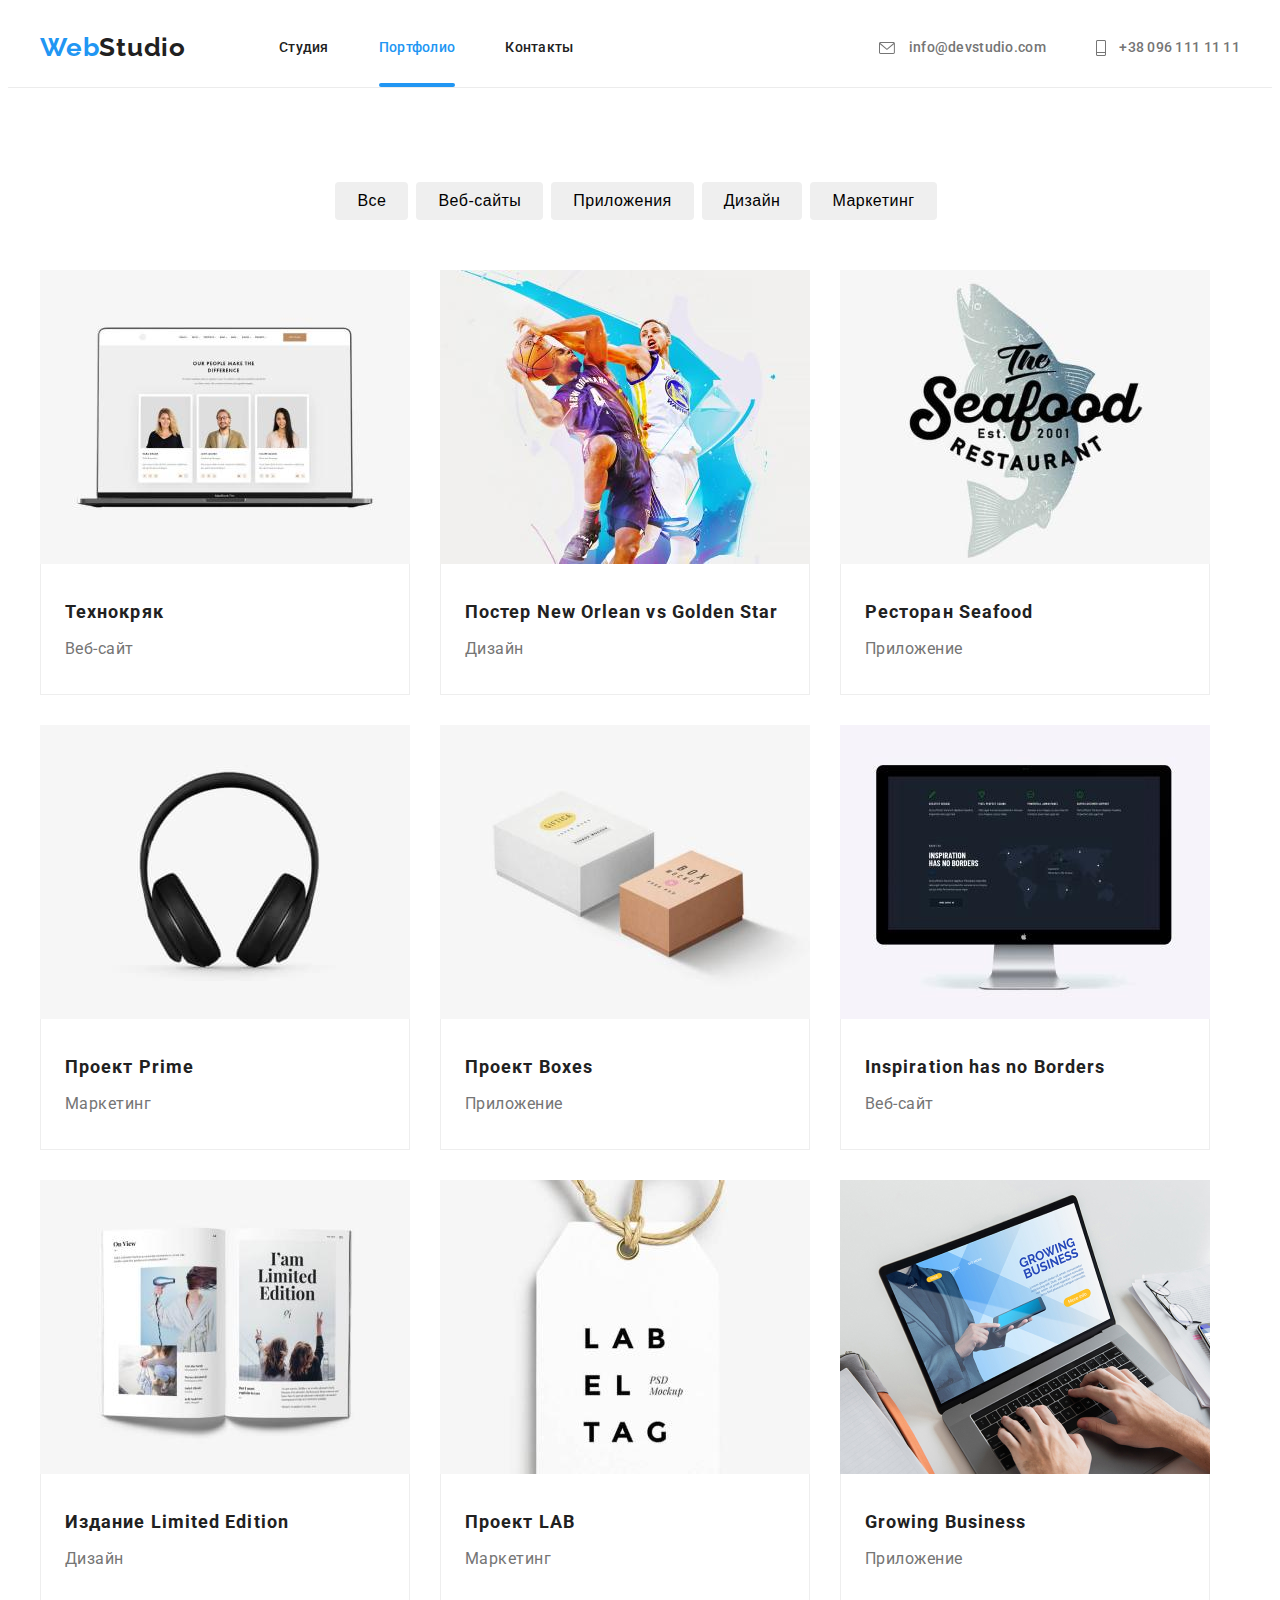
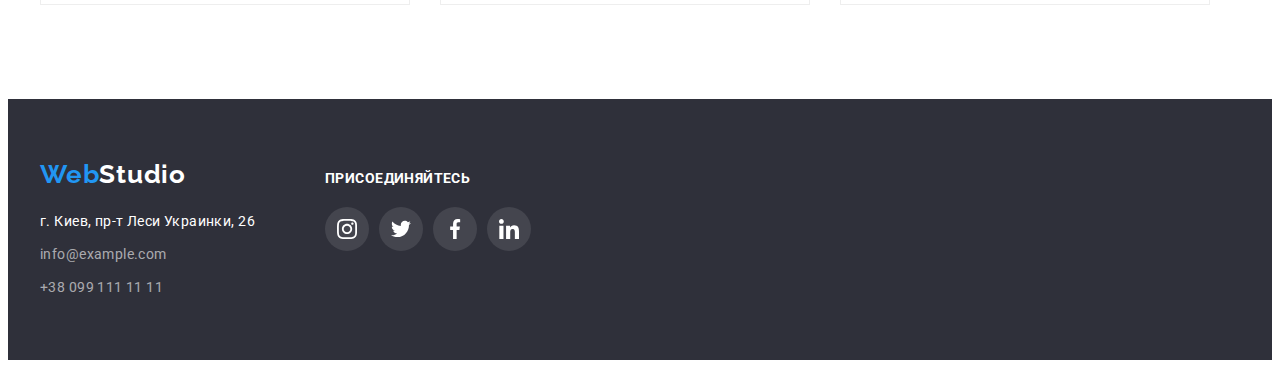
==== commit 2e3d8247: "dz-5" ====
--- a/parfolio.html
+++ b/parfolio.html
@@ -62,94 +62,130 @@
         </ul>
         <ul class="portfolio-projects-list">
              <li class="portfolio-projects-item list">
-                <div class="image">
+                <a class="portfolio-projects-item-link link" href="">
+                    <div class="image">
                     <img src="./images/tehnokrjak.jpg" alt="Технокряк" width="370" height="294">    
                     <p class="portfolio-projects-description">Ресурс предлагает комплексные предложения с разным уровнем функционала и
                         сервисов. Все это позволит посетителю получить
                         исчерпывающие сведения о компании или частном лице.</p>
-                </div>
-                <h3 class="portfolio-name-projects">Технокряк</h3>   
-                <p class="portfolio-type-projects">Веб-сайт</p>    
-            </li>
-            <li class="portfolio-projects-item list">
-                <div class="image">
+                    </div>
+                    <div class="project-description">
+                    <h3 class="portfolio-name-projects">Технокряк</h3>   
+                    <p class="portfolio-type-projects">Веб-сайт</p>
+                    </div>
+                </a>    
+            </li>
+            <li class="portfolio-projects-item list">
+                <a class="portfolio-projects-item-link link" href="">
+                    <div class="image">
                     <img src="./images/poster-new-orlean-vs-golden-star.jpg" alt="Постер New Orlean vs Golden Star" width="370" height="294">
                     <p class="portfolio-projects-description">Ресурс предлагает комплексные предложения с разным уровнем функционала и
                             сервисов. Все это позволит посетителю получить
                             исчерпывающие сведения о компании или частном лице.</p>
-                </div>
-                <h3 class="portfolio-name-projects">Постер New Orlean vs Golden Star</h3>
-                <p class="portfolio-type-projects">Дизайн</p>
-            </li>
-            <li class="portfolio-projects-item list">
-                    <div class="image">
-                        <img src="./images/restoran-seafood.jpg" alt="Ресторан Seafood" width="370" height="294">
+                    </div>
+                    <div class="project-description">
+                    <h3 class="portfolio-name-projects">Постер New Orlean vs Golden Star</h3>
+                    <p class="portfolio-type-projects">Дизайн</p>
+                    </div>
+                </a>
+            </li>
+            <li class="portfolio-projects-item list">
+                <a class="portfolio-projects-item-link link" href="">
+                    <div class="image">
+                    <img src="./images/restoran-seafood.jpg" alt="Ресторан Seafood" width="370" height="294">
                     <p class="portfolio-projects-description">Ресурс предлагает комплексные предложения с разным уровнем функционала и
                         сервисов. Все это позволит посетителю получить
                         исчерпывающие сведения о компании или частном лице.</p>
                     </div>
-                <h3 class="portfolio-name-projects">Ресторан Seafood</h3>
-                <p class="portfolio-type-projects">Приложение</p>
-            </li>
-            <li class="portfolio-projects-item list">
+                    <div class="project-description">
+                    <h3 class="portfolio-name-projects">Ресторан Seafood</h3>
+                    <p class="portfolio-type-projects">Приложение</p>
+                    </div>
+                </a>
+            </li>
+            <li class="portfolio-projects-item list">
+                <a class="portfolio-projects-item-link link" href="">
                     <div class="image">
                         <img src="./images/proekt-prime.jpg" alt="Проект Prime" width="370" height="294">
                     <p class="portfolio-projects-description">Ресурс предлагает комплексные предложения с разным уровнем функционала и
                         сервисов. Все это позволит посетителю получить
                         исчерпывающие сведения о компании или частном лице.</p>
                     </div>
-                <h3 class="portfolio-name-projects">Проект Prime</h3>
-                <p class="portfolio-type-projects">Маркетинг</p>
-            </li>
-            <li class="portfolio-projects-item list">
+                    <div class="project-description">
+                    <h3 class="portfolio-name-projects">Проект Prime</h3>
+                    <p class="portfolio-type-projects">Маркетинг</p>
+                    </div>
+                </a>
+            </li>
+            <li class="portfolio-projects-item list">
+                <a class="portfolio-projects-item-link link" href="">
                     <div class="image">
                         <img src="./images/proekt-boxes.jpg" alt="Проект Boxes" width="370" height="294">
                     <p class="portfolio-projects-description">Ресурс предлагает комплексные предложения с разным уровнем функционала и
                             сервисов. Все это позволит посетителю получить
                             исчерпывающие сведения о компании или частном лице.</p>
                     </div>
-                <h3 class="portfolio-name-projects">Проект Boxes</h3>
-                <p class="portfolio-type-projects">Приложение</p>
-            </li>
-            <li class="portfolio-projects-item list">
+                    <div class="project-description">
+                    <h3 class="portfolio-name-projects">Проект Boxes</h3>
+                    <p class="portfolio-type-projects">Приложение</p>
+                    </div>
+                </a>
+            </li>
+            <li class="portfolio-projects-item list">
+                <a class="portfolio-projects-item-link link" href="">
                     <div class="image">
                         <img src="./images/inspiration-has-no-borders.jpg" alt="Inspiration has no Borders" width="370" height="294">
                     <p class="portfolio-projects-description">Ресурс предлагает комплексные предложения с разным уровнем функционала и
                             сервисов. Все это позволит посетителю получить
                             исчерпывающие сведения о компании или частном лице.</p>
                     </div>
-                <h3 class="portfolio-name-projects">Inspiration has no Borders</h3>
-                <p class="portfolio-type-projects">Веб-сайт</p>
-            </li>
-            <li class="portfolio-projects-item list">
+                    <div class="project-description">
+                    <h3 class="portfolio-name-projects">Inspiration has no Borders</h3>
+                    <p class="portfolio-type-projects">Веб-сайт</p>
+                    </div>
+                </a>
+            </li>
+            <li class="portfolio-projects-item list">
+                <a class="portfolio-projects-item-link link" href="">
                     <div class="image">
                         <img src="./images/izdanie-limited-edition.jpg" alt="Издание Limited Edition" width="370" height="294">
                     <p class="portfolio-projects-description">Ресурс предлагает комплексные предложения с разным уровнем функционала и
                             сервисов. Все это позволит посетителю получить
                             исчерпывающие сведения о компании или частном лице.</p>
                     </div>
-                <h3 class="portfolio-name-projects">Издание Limited Edition</h3>
-                <p class="portfolio-type-projects">Дизайн</p>
-            </li>
-            <li class="portfolio-projects-item list">
+                    <div class="project-description">
+                    <h3 class="portfolio-name-projects">Издание Limited Edition</h3>
+                    <p class="portfolio-type-projects">Дизайн</p>
+                    </div>
+                </a>
+            </li>
+            <li class="portfolio-projects-item list">
+                <a class="portfolio-projects-item-link link" href="">
                     <div class="image">
                         <img src="./images/proekt-lab.jpg" alt="Проект LAB" width="370" height="294">
                     <p class="portfolio-projects-description">Ресурс предлагает комплексные предложения с разным уровнем функционала и
                             сервисов. Все это позволит посетителю получить
                             исчерпывающие сведения о компании или частном лице.</p>
                     </div>
-                <h3 class="portfolio-name-projects">Проект LAB</h3>
-                <p class="portfolio-type-projects">Маркетинг</p>
-            </li>
-            <li class="portfolio-projects-item list">
+                    <div class="project-description">
+                    <h3 class="portfolio-name-projects">Проект LAB</h3>
+                    <p class="portfolio-type-projects">Маркетинг</p>
+                    </div>
+                </a>
+            </li>
+            <li class="portfolio-projects-item list">
+                <a class="portfolio-projects-item-link link" href="">
                     <div class="image">
                         <img src="./images/growing-business.jpg" alt="Growing Business" width="370" height="294">
                     <p class="portfolio-projects-description">Ресурс предлагает комплексные предложения с разным уровнем функционала и
                             сервисов. Все это позволит посетителю получить
                             исчерпывающие сведения о компании или частном лице.</p>
                     </div>
-                <h3 class="portfolio-name-projects">Growing Business</h3>
-                <p class="portfolio-type-projects">Приложение</p>
+                    <div class="project-description">
+                    <h3 class="portfolio-name-projects">Growing Business</h3>
+                    <p class="portfolio-type-projects">Приложение</p>
+                    </div>
+                </a>
             </li>
         </ul>
     </div>
@@ -159,7 +195,7 @@
         <div class="container">
             <div class="footer-container">
                 <div class="left">
-                    <a class="logo-link-footer" href=""><span class="web">Web</span>Stydio</a>
+                    <a class="logo-link-footer" href=""><span class="web">Web</span>Studio</a>
                     <address>
                         <ul class="address-list list">
                             <li class="address-list-item">
@@ -183,26 +219,34 @@
                     <div class="footer-social-links">
                         <p class="footer-inscription">Присоединяйтесь</p>
                         <ul class="footer-social-link">
-                            <a class="footer-social-link-item" href="">
-                                <svg class="footer-links" width="20" height="20">
-                                    <use href="./images/symbol-defs.svg#icon-instagram"></use>
-                                </svg>
-                            </a>
-                            <a class="footer-social-link-item" href="">
-                                <svg class="footer-links" width="20" height="20">
-                                    <use href="./images/symbol-defs.svg#icon-twitter"></use>
-                                </svg>
-                            </a>
-                            <a class="footer-social-link-item" href="">
-                                <svg class="footer-links" width="20" height="20">
-                                    <use href="./images/symbol-defs.svg#icon-facebook"></use>
-                                </svg>
-                            </a>
-                            <a class="footer-social-link-item" href="">
-                                <svg class="footer-links" width="20" height="20">
-                                    <use href="./images/symbol-defs.svg#icon-linkedin"></use>
-                                </svg>
-                            </a>
+                            <li class="footer-social-link-item">
+                                <a class="wrapper-footer-links" href="">
+                                    <svg class="footer-links" width="20" height="20">
+                                        <use href="./images/symbol-defs.svg#icon-instagram"></use>
+                                    </svg>
+                                </a>
+                            </li>
+                            <li class="footer-social-link-item">
+                                <a class="wrapper-footer-links" href="">
+                                    <svg class="footer-links" width="20" height="20">
+                                        <use href="./images/symbol-defs.svg#icon-twitter"></use>
+                                    </svg>
+                                </a>
+                            </li>
+                            <li class="footer-social-link-item">
+                                <a class="wrapper-footer-links" href="">
+                                    <svg class="footer-links" width="20" height="20">
+                                        <use href="./images/symbol-defs.svg#icon-facebook"></use>
+                                    </svg>
+                                </a>
+                            </li>
+                            <li class="footer-social-link-item">
+                                <a class="wrapper-footer-links" href="">
+                                    <svg class="footer-links" width="20" height="20">
+                                        <use href="./images/symbol-defs.svg#icon-linkedin"></use>
+                                    </svg>
+                                </a>
+                            </li>
                         </ul>
                     </div>
                 </div>
--- a/css/styles.css
+++ b/css/styles.css
@@ -286,11 +286,12 @@
 
 .backdrop {
   position: fixed;
+  /* opacity: 0; */
   top: 0;
   left: 0;
   width: 100%;
   height: 100%;
-  background-color: rgba(0, 0, 0, 0.2);
+  background-color: rgba(0, 0, 0, 0.7);
   /* outline: 4px solid teal; */
 }
 
@@ -308,6 +309,17 @@
   min-height: 530px;
   min-width: 528px;
   background-color: #fff;
+  border-radius: 4px;
+}
+
+.close {
+  position: absolute;
+  top: 8px;
+  right: 8px;
+  outline: 3px solid #ECECEC;
+  border-radius: 50%;
+  cursor: pointer;
+
 }
 
 /* -----------------HERO-BENEFITS----------------- */
@@ -669,12 +681,13 @@
 
 .footer-container {
   display: flex;
+  align-items: baseline;
 }
 
 .footer-social-link {
   display: flex;
-  padding: 0;
-  margin: 0;
+  /* padding: 0;
+  margin: 0; */
   /* outline: 1px solid teal; */
 }
 
@@ -682,7 +695,7 @@
   display: flex;
   justify-content: center;
   align-items: center;
-  padding: 0;
+  /* padding: 0; */
   color: var(--dark-text-color);
   width: 44px;
   height: 44px;
@@ -693,10 +706,16 @@
   transition: background-color 250ms cubic-bezier(0.4, 0, 0.2, 1);
 }
 
+.wrapper-footer-links {
+  width: 20px;
+  height: 20px;
+}
+
 .footer-links {
   /* width: 20px;
   height: 20px; */
   /* outline: 2px solid teal; */
+  fill: inherit;
 }
 
 /* .footer-links:hover {
@@ -780,8 +799,6 @@
 }
 
 .portfolio-projects-item {
-  outline: 1px solid #EEEEEE;
-  cursor: pointer;
   transition: box-shadow 250ms cubic-bezier(0.4, 0, 0.2, 1);
 }
 
@@ -804,8 +821,17 @@
   overflow: hidden;
 }
 
+.project-description {
+  padding-top: 30px;
+  padding-bottom: 30px;
+  padding-left: 24px;
+  border-left: 1px solid #EEEEEE;
+  border-right: 1px solid #EEEEEE;
+  border-bottom: 1px solid #EEEEEE;
+  text-decoration: none;
+}
+
 .portfolio-projects-description {
-  display: inline-block;
   content: "";
   position: absolute;
   width: 100%;
@@ -870,9 +896,7 @@
   font-size: 18px;
   line-height: 2;
   letter-spacing: 0.06em;
-  padding-top: 20px;
   padding-bottom: 4px;
-  padding-left: 24px;
   color: var(--dark-text-color);
 }
 
@@ -881,8 +905,6 @@
   font-size: 16px;
   line-height: 1.88;
   letter-spacing: 0.03em;
-  padding-bottom: 20px;
-  padding-left: 24px;
   color: var(--light-text-color);
 }
 
